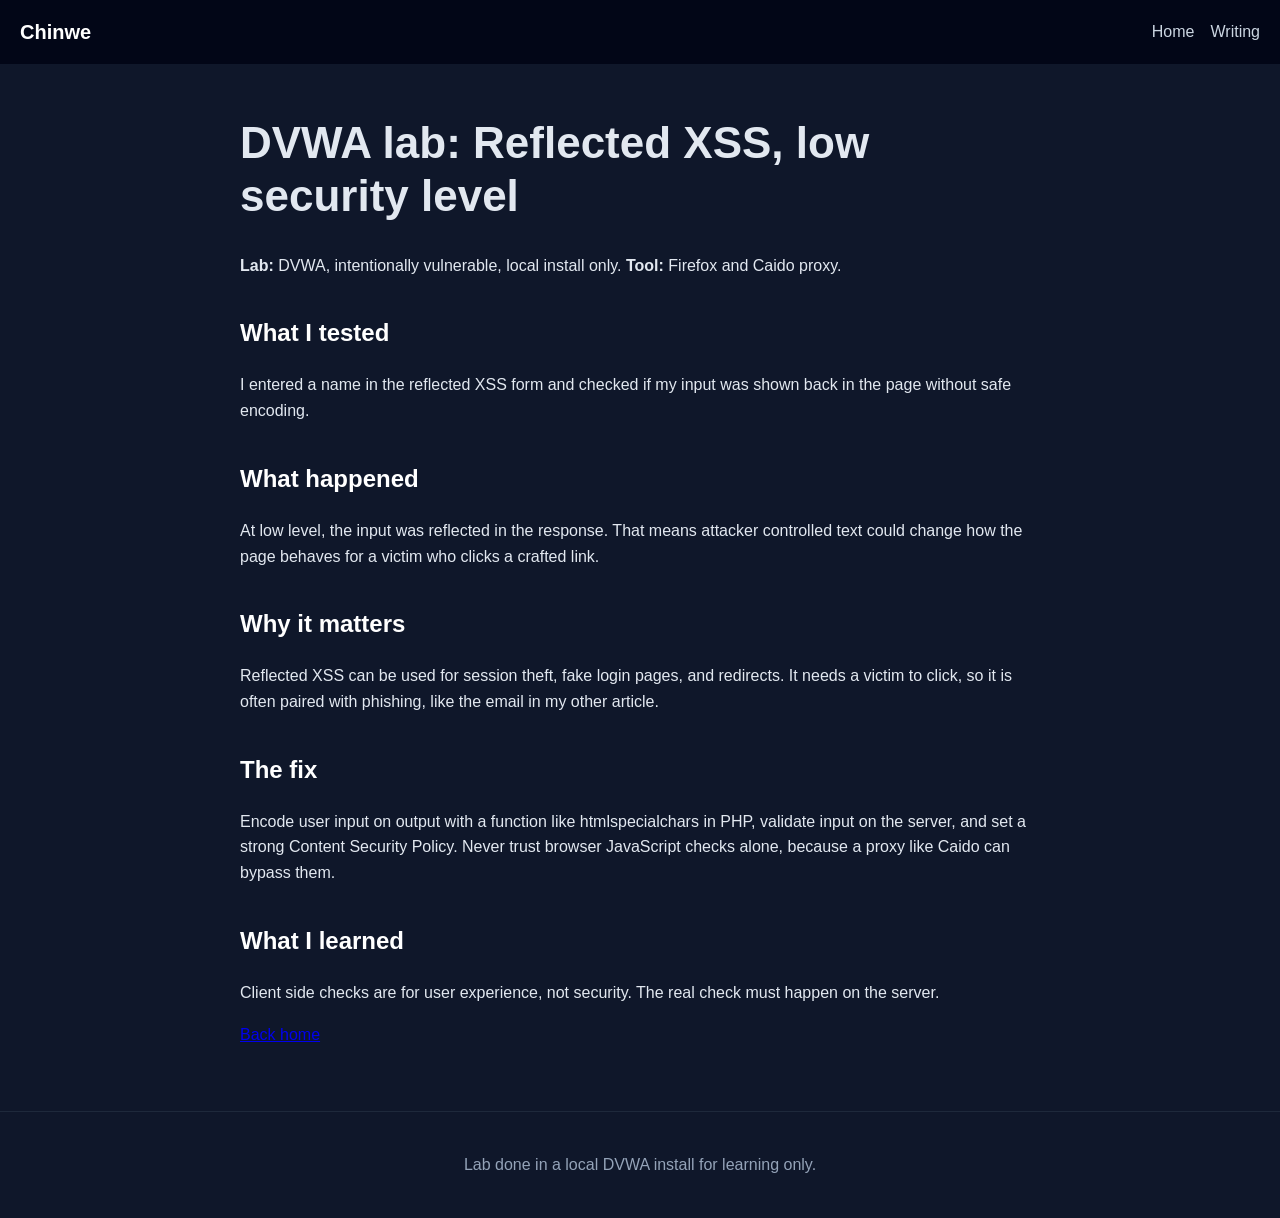
==== lab.html @ 02cfde1a "Rename labs.html to lab.html" ====
<!DOCTYPE html>
<html lang="en">
<head>
<meta charset="UTF-8">
<meta name="viewport" content="width=device-width, initial-scale=1.0">
<title>DVWA Lab Writeup | Chinwe</title>
<link rel="stylesheet" href="style.css">
</head>
<body>
<header>
<a href="index.html" class="logo">Chinwe</a>
<nav><a href="index.html">Home</a><a href="article.html">Writing</a></nav>
</header>
<main>
<h1>DVWA lab: Reflected XSS, low security level</h1>
<p><strong>Lab:</strong> DVWA, intentionally vulnerable, local install only. <strong>Tool:</strong> Firefox and Caido proxy.</p>
<h2>What I tested</h2>
<p>I entered a name in the reflected XSS form and checked if my input was shown back in the page without safe encoding.</p>
<h2>What happened</h2>
<p>At low level, the input was reflected in the response. That means attacker controlled text could change how the page behaves for a victim who clicks a crafted link.</p>
<h2>Why it matters</h2>
<p>Reflected XSS can be used for session theft, fake login pages, and redirects. It needs a victim to click, so it is often paired with phishing, like the email in my other article.</p>
<h2>The fix</h2>
<p>Encode user input on output with a function like htmlspecialchars in PHP, validate input on the server, and set a strong Content Security Policy. Never trust browser JavaScript checks alone, because a proxy like Caido can bypass them.</p>
<h2>What I learned</h2>
<p>Client side checks are for user experience, not security. The real check must happen on the server.</p>
<p><a href="index.html">Back home</a></p>
</main>
<footer><p>Lab done in a local DVWA install for learning only.</p></footer>
<script src="script.js"></script>
</body>
</html>
---- style.css ----
body{font-family:Arial,Helvetica,sans-serif;margin:0;background:#0f172a;color:#e2e8f0;line-height:1.6}
header{display:flex;justify-content:space-between;align-items:center;padding:16px 20px;background:#020617;flex-wrap:wrap;gap:10px}
.logo{color:#fff;text-decoration:none;font-weight:bold;font-size:20px}
nav a{color:#cbd5e1;text-decoration:none;margin-left:16px}
main{max-width:800px;margin:0 auto;padding:24px 20px 48px}
h1{font-size:36px;line-height:1.2}
h2{margin-top:36px;color:#fff}
.tag{color:#38bdf8;font-weight:bold}
.btn,.btn2{display:inline-block;padding:12px 18px;border-radius:8px;text-decoration:none;font-weight:bold;margin:6px 6px 0 0}
.btn{background:#38bdf8;color:#020617}
.btn2{border:1px solid #38bdf8;color:#38bdf8}
.grid{display:grid;grid-template-columns:1fr;gap:16px}
.card{background:#1e293b;padding:20px;border-radius:12px}
.card a{color:#38bdf8}
footer{text-align:center;padding:24px;color:#94a3b8;border-top:1px solid #1e293b}
@media(min-width:640px){.grid{grid-template-columns:1fr 1fr 1fr}h1{font-size:44px}}
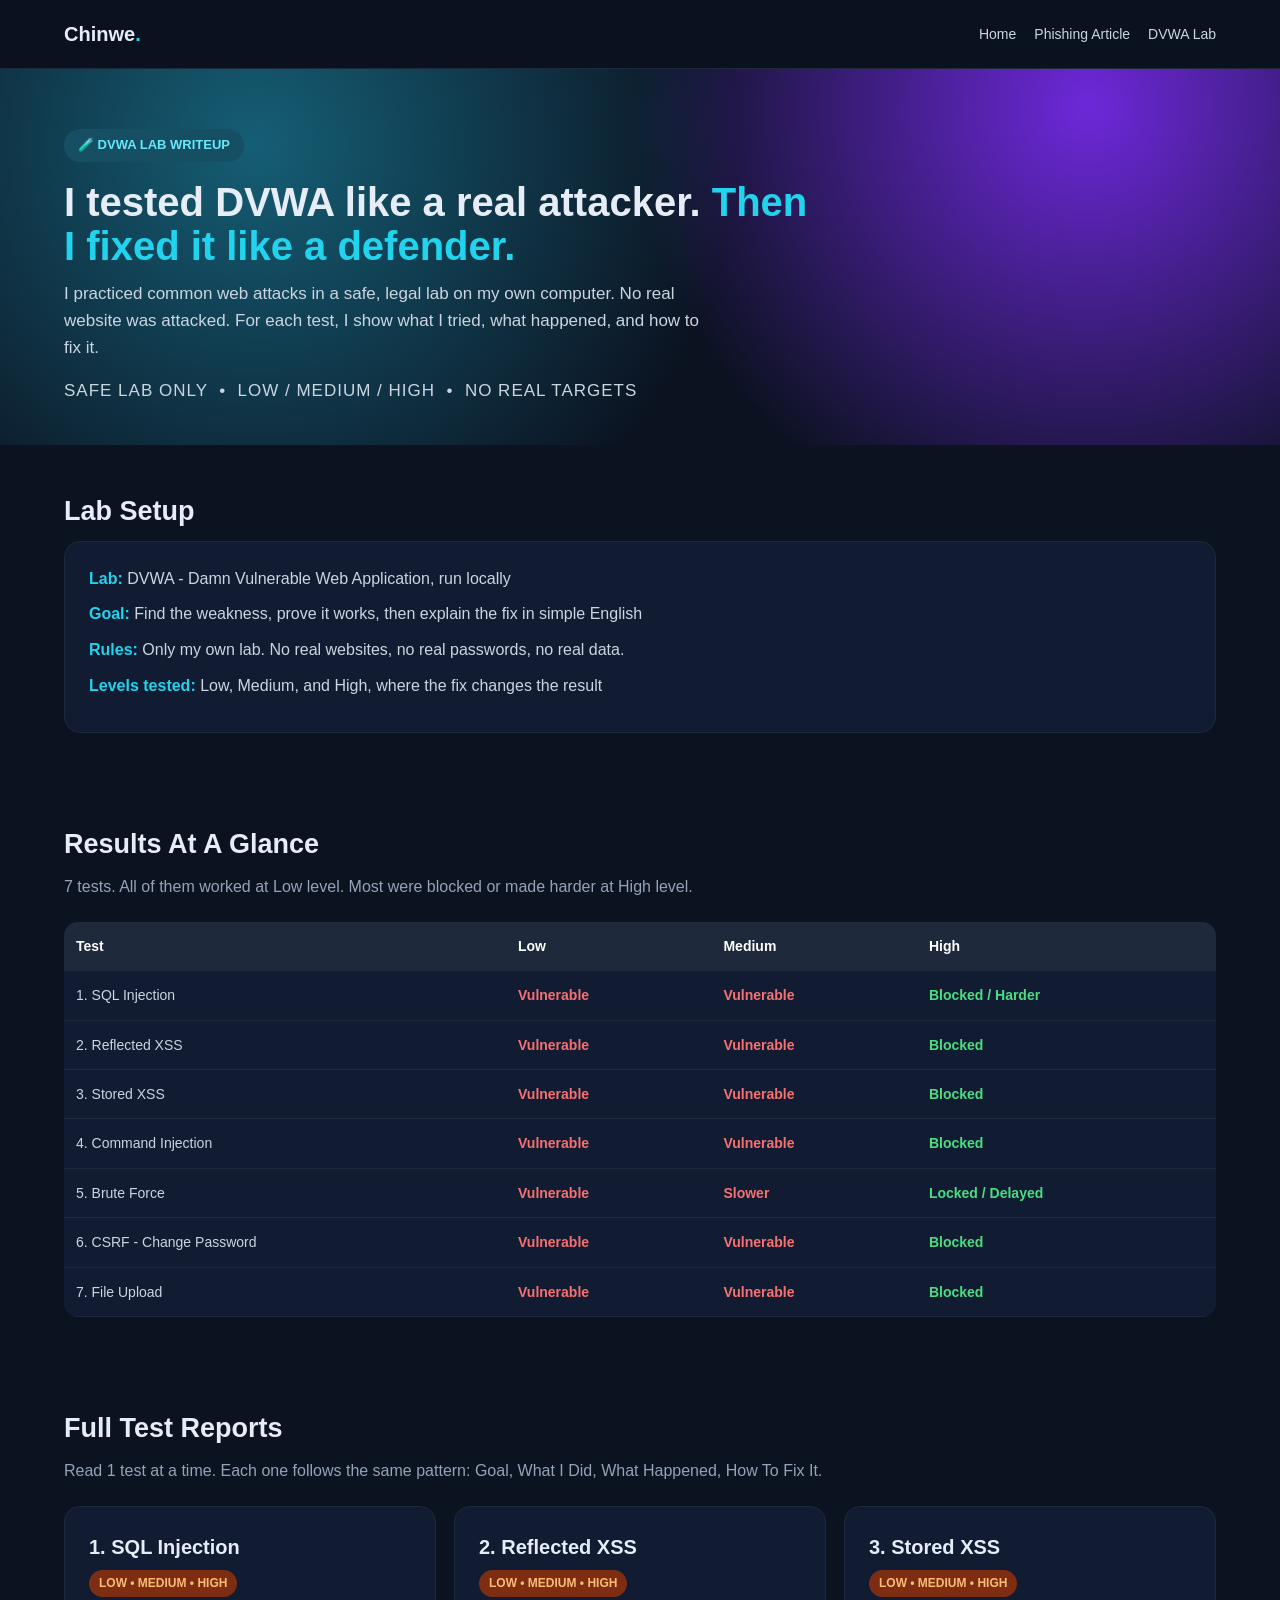
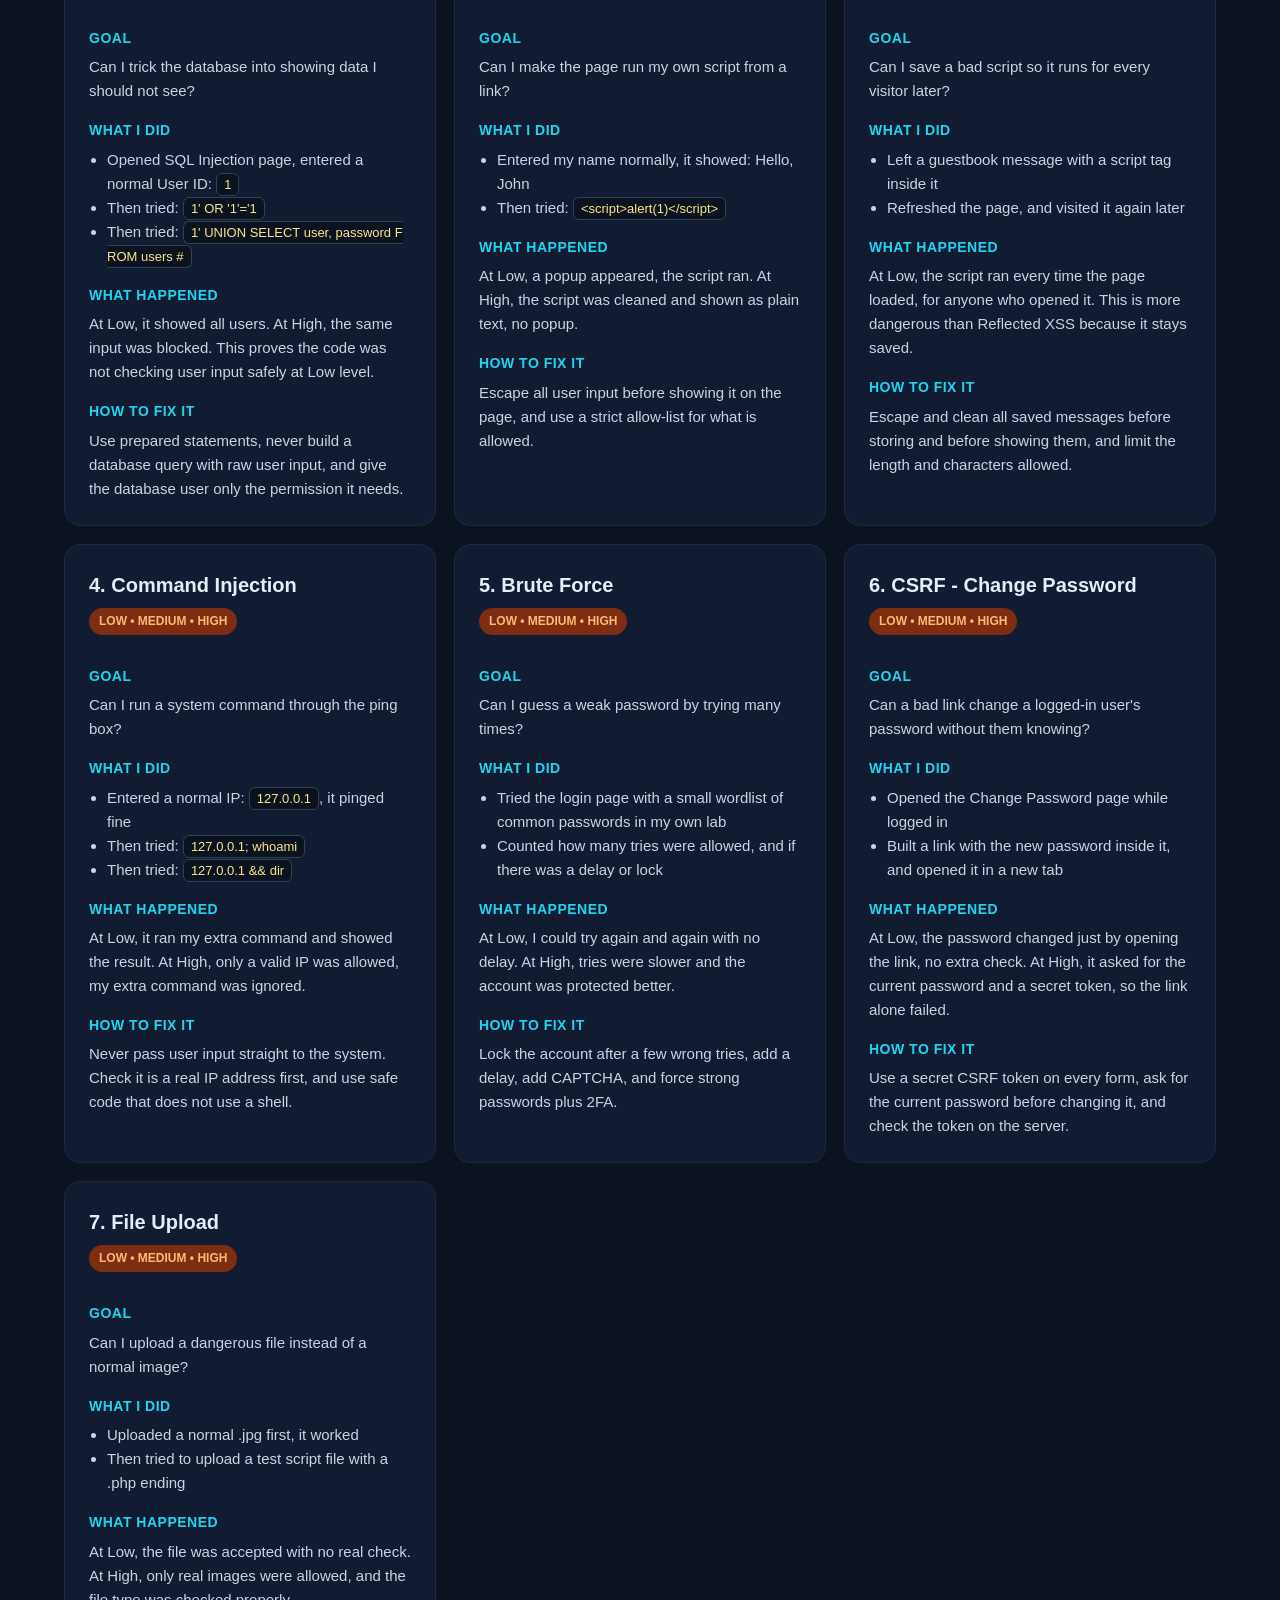
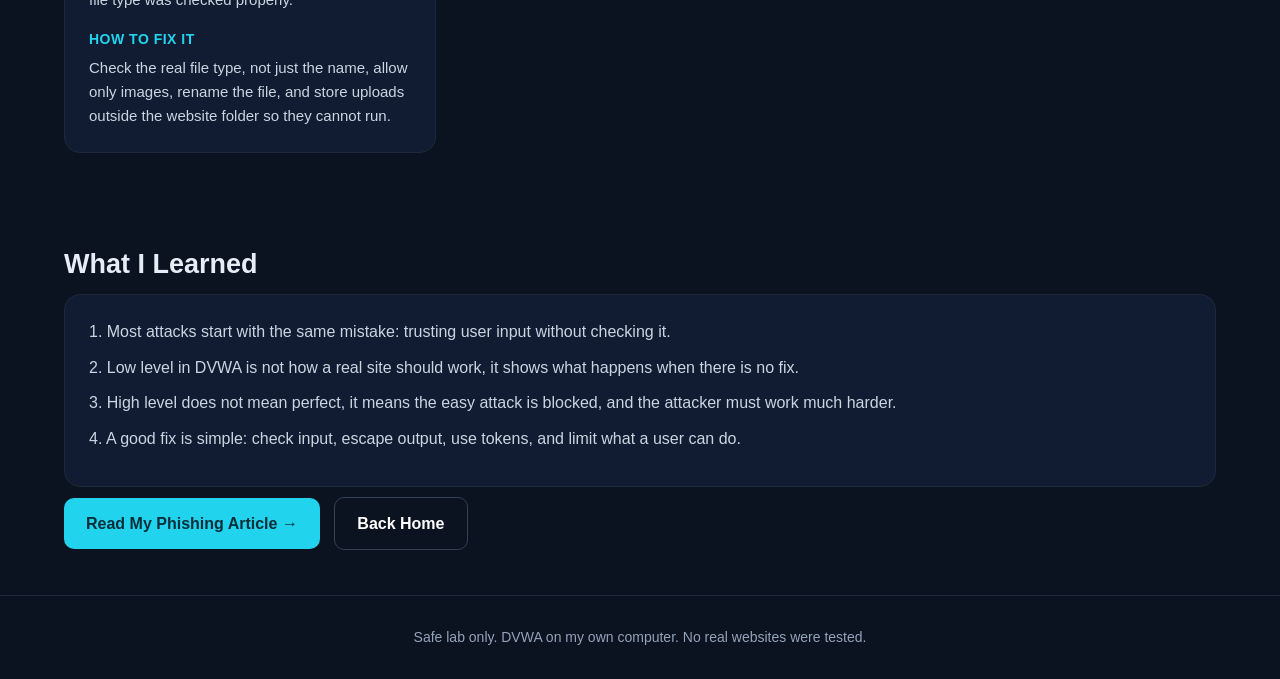
==== commit e274bc28: "Revamp DVWA lab writeup with new design and content" ====
--- a/lab.html
+++ b/lab.html
@@ -3,30 +3,172 @@
 <head>
 <meta charset="UTF-8">
 <meta name="viewport" content="width=device-width, initial-scale=1.0">
-<title>DVWA Lab Writeup | Chinwe</title>
-<link rel="stylesheet" href="style.css">
+<title>DVWA Lab Writeup | chinwemary</title>
+<style>
+* { margin:0; padding:0; box-sizing:border-box; font-family: Arial, Helvetica, sans-serif; }
+body { background:#0b1220; color:#e6edf7; line-height:1.6; }
+a { text-decoration:none; color:inherit; }
+header { padding:18px 5%; display:flex; justify-content:space-between; align-items:center; position:sticky; top:0; background:rgba(11,18,32,.92); border-bottom:1px solid #1e293b; z-index:10; }
+.logo { font-weight:800; font-size:20px; }
+.logo span { color:#22d3ee; }
+nav a { margin-left:18px; font-size:14px; color:#cbd5e1; }
+.hero { padding:60px 5% 40px; background: radial-gradient(circle at 20% 20%, #155e75 0%, transparent 45%), radial-gradient(circle at 85% 10%, #6d28d9 0%, transparent 40%), #0b1220; }
+.badge { display:inline-block; background:#164e63; color:#67e8f9; padding:6px 14px; border-radius:30px; font-size:13px; font-weight:700; }
+.hero h1 { font-size:40px; line-height:1.1; margin:18px 0 12px; max-width:750px; }
+.hero h1 span { color:#22d3ee; }
+.hero p { color:#cbd5e1; max-width:650px; font-size:17px; }
+.tag { margin-top:16px; color:#94a3b8; font-size:14px; letter-spacing:1px; }
+.section { padding:45px 5%; }
+.section h2 { font-size:27px; margin-bottom:8px; }
+.section > p { color:#94a3b8; margin-bottom:22px; }
+.box { background:#111c33; border:1px solid #1e293b; border-radius:16px; padding:24px; }
+.box p { color:#cbd5e1; margin-bottom:10px; }
+.box b { color:#22d3ee; }
+table { width:100%; border-collapse:collapse; background:#111c33; border-radius:14px; overflow:hidden; font-size:14px; }
+th, td { padding:13px 12px; text-align:left; border-bottom:1px solid #1e293b; }
+th { background:#1e293b; color:white; }
+td { color:#cbd5e1; }
+.pass { color:#4ade80; font-weight:700; }
+.fail { color:#f87171; font-weight:700; }
+.cards { display:grid; grid-template-columns: repeat(auto-fit, minmax(280px, 1fr)); gap:18px; }
+.card { background:#111c33; border:1px solid #1e293b; border-radius:16px; padding:24px; }
+.card h3 { font-size:20px; margin-bottom:6px; }
+.level { display:inline-block; background:#7c2d12; color:#fdba74; padding:4px 10px; border-radius:20px; font-size:12px; font-weight:700; margin-bottom:14px; }
+.level2 { background:#164e63; color:#67e8f9; }
+.card h4 { color:#22d3ee; font-size:14px; margin:16px 0 6px; letter-spacing:.5px; }
+.card p, .card li { color:#cbd5e1; font-size:15px; }
+.card ul { padding-left:18px; }
+code { background:#0b1220; border:1px solid #334155; padding:3px 7px; border-radius:6px; font-size:13px; color:#fde68a; word-break:break-all; }
+pre { background:#0b1220; border:1px solid #334155; padding:14px; border-radius:10px; overflow-x:auto; margin-top:8px; font-size:13px; color:#e6edf7; }
+.btn { display:inline-block; padding:13px 22px; border-radius:10px; font-weight:700; background:#22d3ee; color:#082f3a; margin-top:10px; }
+.btn2 { background:transparent; border:1px solid #334155; color:white; margin-left:10px; }
+footer { padding:30px 5%; text-align:center; color:#94a3b8; border-top:1px solid #1e293b; font-size:14px; }
+@media(max-width:650px){ .hero h1{font-size:32px;} nav{display:none;} table{font-size:12px;} }
+</style>
 </head>
 <body>
+
 <header>
-<a href="index.html" class="logo">Chinwe</a>
-<nav><a href="index.html">Home</a><a href="article.html">Writing</a></nav>
+  <div class="logo">Chinwe<span>.</span></div>
+  <nav><a href="index.html">Home</a><a href="article.html">Phishing Article</a><a href="lab.html">DVWA Lab</a></nav>
 </header>
-<main>
-<h1>DVWA lab: Reflected XSS, low security level</h1>
-<p><strong>Lab:</strong> DVWA, intentionally vulnerable, local install only. <strong>Tool:</strong> Firefox and Caido proxy.</p>
-<h2>What I tested</h2>
-<p>I entered a name in the reflected XSS form and checked if my input was shown back in the page without safe encoding.</p>
-<h2>What happened</h2>
-<p>At low level, the input was reflected in the response. That means attacker controlled text could change how the page behaves for a victim who clicks a crafted link.</p>
-<h2>Why it matters</h2>
-<p>Reflected XSS can be used for session theft, fake login pages, and redirects. It needs a victim to click, so it is often paired with phishing, like the email in my other article.</p>
-<h2>The fix</h2>
-<p>Encode user input on output with a function like htmlspecialchars in PHP, validate input on the server, and set a strong Content Security Policy. Never trust browser JavaScript checks alone, because a proxy like Caido can bypass them.</p>
-<h2>What I learned</h2>
-<p>Client side checks are for user experience, not security. The real check must happen on the server.</p>
-<p><a href="index.html">Back home</a></p>
-</main>
-<footer><p>Lab done in a local DVWA install for learning only.</p></footer>
-<script src="script.js"></script>
+
+<section class="hero">
+  <span class="badge">🧪 DVWA LAB WRITEUP</span>
+  <h1>I tested DVWA like a real attacker. <span>Then I fixed it like a defender.</span></h1>
+  <p>I practiced common web attacks in a safe, legal lab on my own computer. No real website was attacked. For each test, I show what I tried, what happened, and how to fix it.</p>
+  <p class="tag">SAFE LAB ONLY &nbsp;•&nbsp; LOW / MEDIUM / HIGH &nbsp;•&nbsp; NO REAL TARGETS</p>
+</section>
+
+<section class="section">
+  <h2>Lab Setup</h2>
+  <div class="box">
+    <p><b>Lab:</b> DVWA - Damn Vulnerable Web Application, run locally</p>
+    <p><b>Goal:</b> Find the weakness, prove it works, then explain the fix in simple English</p>
+    <p><b>Rules:</b> Only my own lab. No real websites, no real passwords, no real data.</p>
+    <p><b>Levels tested:</b> Low, Medium, and High, where the fix changes the result</p>
+  </div>
+</section>
+
+<section class="section">
+  <h2>Results At A Glance</h2>
+  <p>7 tests. All of them worked at Low level. Most were blocked or made harder at High level.</p>
+  <div style="overflow-x:auto;">
+  <table>
+    <tr><th>Test</th><th>Low</th><th>Medium</th><th>High</th></tr>
+    <tr><td>1. SQL Injection</td><td class="fail">Vulnerable</td><td class="fail">Vulnerable</td><td class="pass">Blocked / Harder</td></tr>
+    <tr><td>2. Reflected XSS</td><td class="fail">Vulnerable</td><td class="fail">Vulnerable</td><td class="pass">Blocked</td></tr>
+    <tr><td>3. Stored XSS</td><td class="fail">Vulnerable</td><td class="fail">Vulnerable</td><td class="pass">Blocked</td></tr>
+    <tr><td>4. Command Injection</td><td class="fail">Vulnerable</td><td class="fail">Vulnerable</td><td class="pass">Blocked</td></tr>
+    <tr><td>5. Brute Force</td><td class="fail">Vulnerable</td><td class="fail">Slower</td><td class="pass">Locked / Delayed</td></tr>
+    <tr><td>6. CSRF - Change Password</td><td class="fail">Vulnerable</td><td class="fail">Vulnerable</td><td class="pass">Blocked</td></tr>
+    <tr><td>7. File Upload</td><td class="fail">Vulnerable</td><td class="fail">Vulnerable</td><td class="pass">Blocked</td></tr>
+  </table>
+  </div>
+</section>
+
+<section class="section">
+  <h2>Full Test Reports</h2>
+  <p>Read 1 test at a time. Each one follows the same pattern: Goal, What I Did, What Happened, How To Fix It.</p>
+
+  <div class="cards">
+
+    <div class="card">
+      <h3>1. SQL Injection</h3><span class="level">LOW • MEDIUM • HIGH</span>
+      <h4>GOAL</h4><p>Can I trick the database into showing data I should not see?</p>
+      <h4>WHAT I DID</h4><ul><li>Opened SQL Injection page, entered a normal User ID: <code>1</code></li><li>Then tried: <code>1' OR '1'='1</code></li><li>Then tried: <code>1' UNION SELECT user, password FROM users #</code></li></ul>
+      <h4>WHAT HAPPENED</h4><p>At Low, it showed all users. At High, the same input was blocked. This proves the code was not checking user input safely at Low level.</p>
+      <h4>HOW TO FIX IT</h4><p>Use prepared statements, never build a database query with raw user input, and give the database user only the permission it needs.</p>
+    </div>
+
+    <div class="card">
+      <h3>2. Reflected XSS</h3><span class="level">LOW • MEDIUM • HIGH</span>
+      <h4>GOAL</h4><p>Can I make the page run my own script from a link?</p>
+      <h4>WHAT I DID</h4><ul><li>Entered my name normally, it showed: Hello, John</li><li>Then tried: <code>&lt;script&gt;alert(1)&lt;/script&gt;</code></li></ul>
+      <h4>WHAT HAPPENED</h4><p>At Low, a popup appeared, the script ran. At High, the script was cleaned and shown as plain text, no popup.</p>
+      <h4>HOW TO FIX IT</h4><p>Escape all user input before showing it on the page, and use a strict allow-list for what is allowed.</p>
+    </div>
+
+    <div class="card">
+      <h3>3. Stored XSS</h3><span class="level">LOW • MEDIUM • HIGH</span>
+      <h4>GOAL</h4><p>Can I save a bad script so it runs for every visitor later?</p>
+      <h4>WHAT I DID</h4><ul><li>Left a guestbook message with a script tag inside it</li><li>Refreshed the page, and visited it again later</li></ul>
+      <h4>WHAT HAPPENED</h4><p>At Low, the script ran every time the page loaded, for anyone who opened it. This is more dangerous than Reflected XSS because it stays saved.</p>
+      <h4>HOW TO FIX IT</h4><p>Escape and clean all saved messages before storing and before showing them, and limit the length and characters allowed.</p>
+    </div>
+
+    <div class="card">
+      <h3>4. Command Injection</h3><span class="level">LOW • MEDIUM • HIGH</span>
+      <h4>GOAL</h4><p>Can I run a system command through the ping box?</p>
+      <h4>WHAT I DID</h4><ul><li>Entered a normal IP: <code>127.0.0.1</code>, it pinged fine</li><li>Then tried: <code>127.0.0.1; whoami</code></li><li>Then tried: <code>127.0.0.1 && dir</code></li></ul>
+      <h4>WHAT HAPPENED</h4><p>At Low, it ran my extra command and showed the result. At High, only a valid IP was allowed, my extra command was ignored.</p>
+      <h4>HOW TO FIX IT</h4><p>Never pass user input straight to the system. Check it is a real IP address first, and use safe code that does not use a shell.</p>
+    </div>
+
+    <div class="card">
+      <h3>5. Brute Force</h3><span class="level">LOW • MEDIUM • HIGH</span>
+      <h4>GOAL</h4><p>Can I guess a weak password by trying many times?</p>
+      <h4>WHAT I DID</h4><ul><li>Tried the login page with a small wordlist of common passwords in my own lab</li><li>Counted how many tries were allowed, and if there was a delay or lock</li></ul>
+      <h4>WHAT HAPPENED</h4><p>At Low, I could try again and again with no delay. At High, tries were slower and the account was protected better.</p>
+      <h4>HOW TO FIX IT</h4><p>Lock the account after a few wrong tries, add a delay, add CAPTCHA, and force strong passwords plus 2FA.</p>
+    </div>
+
+    <div class="card">
+      <h3>6. CSRF - Change Password</h3><span class="level">LOW • MEDIUM • HIGH</span>
+      <h4>GOAL</h4><p>Can a bad link change a logged-in user's password without them knowing?</p>
+      <h4>WHAT I DID</h4><ul><li>Opened the Change Password page while logged in</li><li>Built a link with the new password inside it, and opened it in a new tab</li></ul>
+      <h4>WHAT HAPPENED</h4><p>At Low, the password changed just by opening the link, no extra check. At High, it asked for the current password and a secret token, so the link alone failed.</p>
+      <h4>HOW TO FIX IT</h4><p>Use a secret CSRF token on every form, ask for the current password before changing it, and check the token on the server.</p>
+    </div>
+
+    <div class="card">
+      <h3>7. File Upload</h3><span class="level">LOW • MEDIUM • HIGH</span>
+      <h4>GOAL</h4><p>Can I upload a dangerous file instead of a normal image?</p>
+      <h4>WHAT I DID</h4><ul><li>Uploaded a normal .jpg first, it worked</li><li>Then tried to upload a test script file with a .php ending</li></ul>
+      <h4>WHAT HAPPENED</h4><p>At Low, the file was accepted with no real check. At High, only real images were allowed, and the file type was checked properly.</p>
+      <h4>HOW TO FIX IT</h4><p>Check the real file type, not just the name, allow only images, rename the file, and store uploads outside the website folder so they cannot run.</p>
+    </div>
+
+  </div>
+</section>
+
+<section class="section">
+  <h2>What I Learned</h2>
+  <div class="box">
+    <p>1. Most attacks start with the same mistake: trusting user input without checking it.</p>
+    <p>2. Low level in DVWA is not how a real site should work, it shows what happens when there is no fix.</p>
+    <p>3. High level does not mean perfect, it means the easy attack is blocked, and the attacker must work much harder.</p>
+    <p>4. A good fix is simple: check input, escape output, use tokens, and limit what a user can do.</p>
+  </div>
+  <div>
+    <a class="btn" href="article.html">Read My Phishing Article →</a>
+    <a class="btn btn2" href="index.html">Back Home</a>
+  </div>
+</section>
+
+<footer>
+  <p>Safe lab only. DVWA on my own computer. No real websites were tested.</p>
+</footer>
+
 </body>
 </html>
